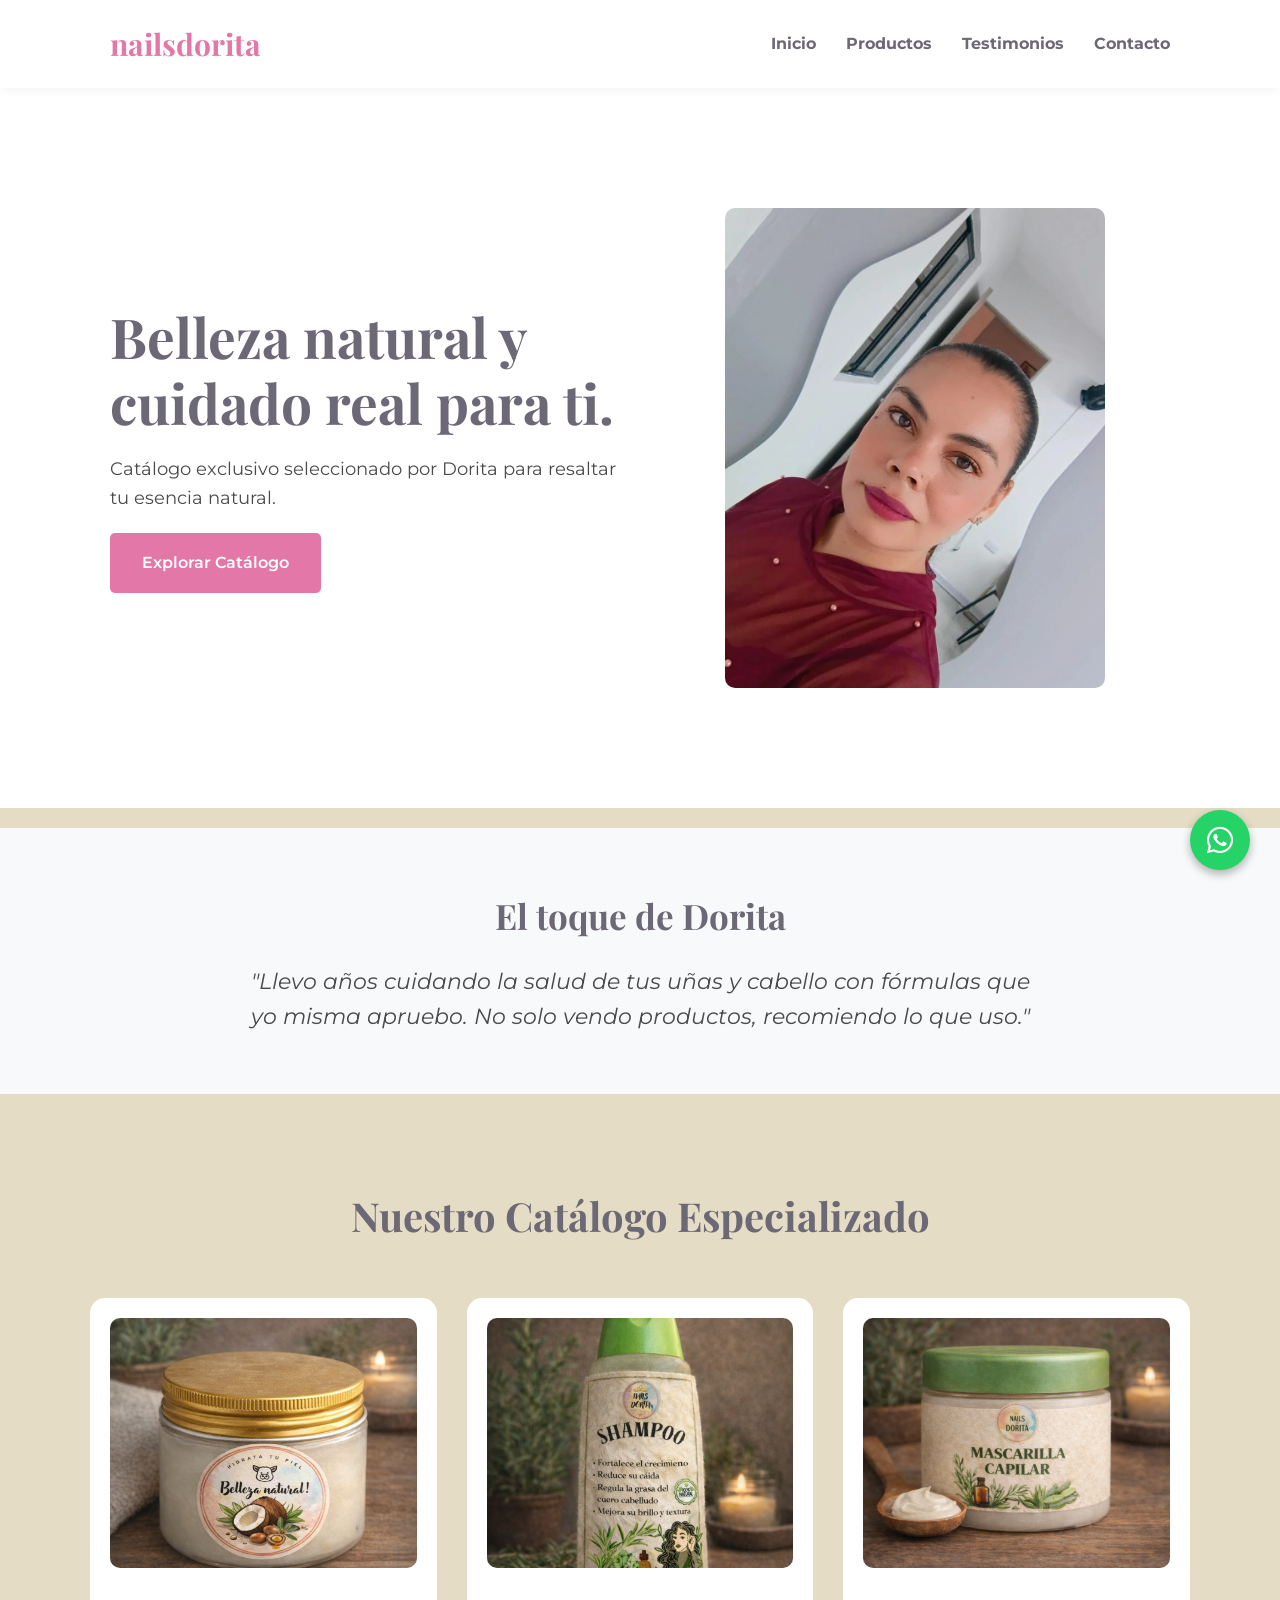
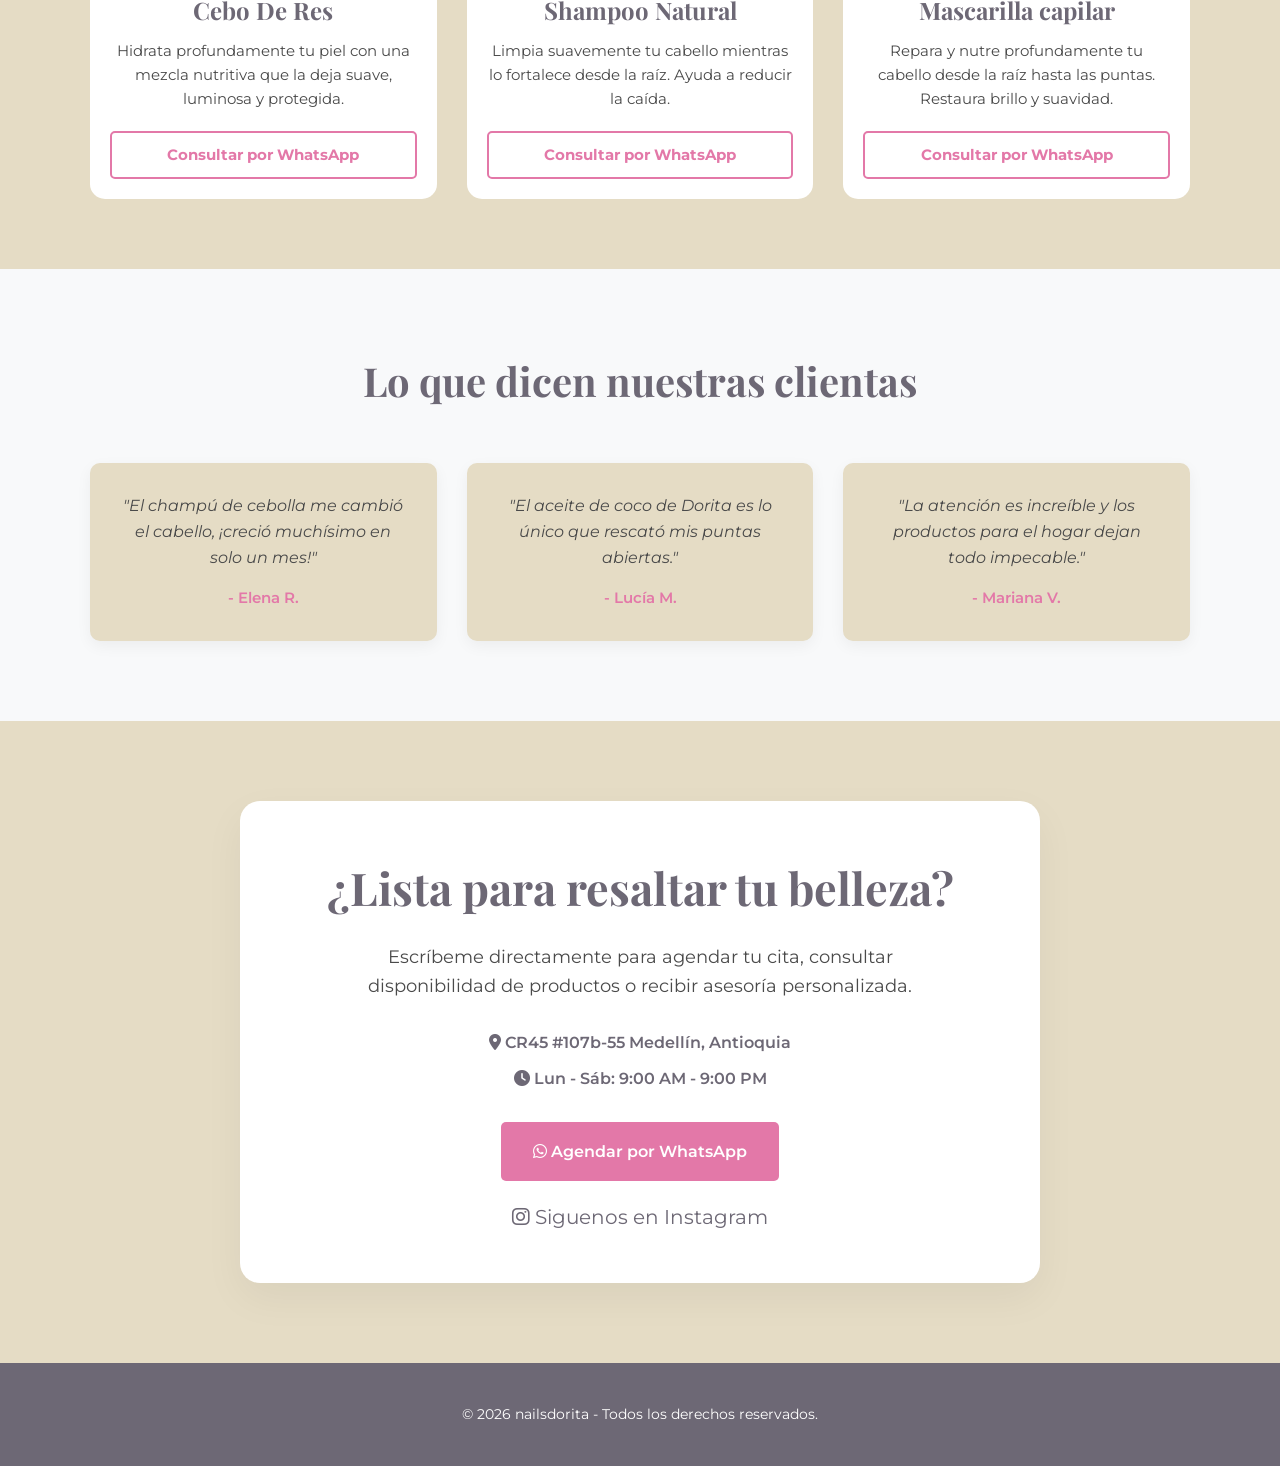
==== index.html @ 5052f8de "Mi primer subida de nailsdorita" ====
<!DOCTYPE html>
<html lang="es">
<head>
    <meta charset="UTF-8">
    <meta name="viewport" content="width=device-width, initial-scale=1.0">
    <title>Nails Dorita | Cuidado Natural & Lujo</title>
    <link href="https://fonts.googleapis.com/css2?family=Playfair+Display:ital,wght@0,400;0,700;1,400&family=Montserrat:wght@300;400;600&display=swap" rel="stylesheet">
    <link rel="stylesheet" href="https://cdnjs.cloudflare.com/ajax/libs/font-awesome/6.0.0/css/all.min.css">
    <link rel="stylesheet" href="style.css">
</head>
<body>

    <a href="https://wa.me/573126147597" class="boton-whatsapp" target="_blank">
        <i class="fab fa-whatsapp"></i>
    </a>

    <header>
        <div class="barra-navegacion">
            <div class="logotipo">nailsdorita</div>
            <nav>
                <ul>
                    <li><a href="#inicio">Inicio</a></li>
                    <li><a href="#productos">Productos</a></li>
                    <li><a href="#testimonios">Testimonios</a></li>
                    <li><a href="#contacto">Contacto</a></li>
                </ul>
            </nav>
        </div>
    </header>

    <main>
        <section id="inicio" class="portada">
            <div class="contenido-portada">
                <div class="texto-portada">
                    <h1>Belleza natural y cuidado real para ti.</h1>
                    <p>Catálogo exclusivo seleccionado por Dorita para resaltar tu esencia natural.</p>
                    <a href="#productos" class="boton-rosado">Explorar Catálogo</a>
                </div>
                <div class="foto-portada">
                    <img src="FotoDorita.jpeg" alt="Dorita">
                </div>
            </div>
        </section>

        <section class="acerca-de">
            <div class="margenes-pagina">
                <h2>El toque de Dorita</h2>
                <p>"Llevo años cuidando la salud de tus uñas y cabello con fórmulas que yo misma apruebo. No solo vendo productos, recomiendo lo que uso."</p>
            </div>
        </section>

        <section id="productos" class="seccion-productos">
            <div class="margenes-pagina">
                <h2 class="titulo-principal">Nuestro Catálogo Especializado</h2>
                
                <div class="rejilla-productos">
                    <div class="carta-producto">
                        <div class="marco-foto">
                            <img src="CeboRes.png" alt="Cebo De Res">
                        </div>
                        <h3>Cebo De Res</h3>
                        <p>Hidrata profundamente tu piel con una mezcla nutritiva que la deja suave, luminosa y protegida.</p>
                        <a href="https://wa.me/573126147597?text=Hola%20Dorita,%20me%20interesa%20la%20Cebo%20de%20Res" target="_blank" class="boton-linea-rosada">Consultar por WhatsApp</a>
                    </div>

                    <div class="carta-producto">
                        <div class="marco-foto">
                            <img src="ChampúNatural.png" alt="Shampoo Natural">
                        </div>
                        <h3>Shampoo Natural</h3>
                        <p>Limpia suavemente tu cabello mientras lo fortalece desde la raíz. Ayuda a reducir la caída.</p>
                        <a href="https://wa.me/573126147597?text=Hola%20Dorita,%20me%20interesa%20el%20Shampoo%20Natural" target="_blank" class="boton-linea-rosada">Consultar por WhatsApp</a>
                    </div>

                    <div class="carta-producto">
                        <div class="marco-foto">
                            <img src="MascarillaCapilar.png" alt="Mascarilla Capilar">
                        </div>
                        <h3>Mascarilla capilar</h3>
                        <p>Repara y nutre profundamente tu cabello desde la raíz hasta las puntas. Restaura brillo y suavidad.</p>
                        <a href="https://wa.me/573126147597?text=Hola%20Dorita,%20me%20interesa%20la%20Mascarilla%20Capilar" target="_blank" class="boton-linea-rosada">Consultar por WhatsApp</a>
                    </div>
                </div>
            </div>
        </section>

        <section id="testimonios" class="seccion-testimonios">
            <div class="margenes-pagina">
                <h2 class="titulo-principal">Lo que dicen nuestras clientas</h2>
                <div class="rejilla-testimonios">
                    <div class="carta-testimonio">
                        <p>"El champú de cebolla me cambió el cabello, ¡creció muchísimo en solo un mes!"</p>
                        <span>- Elena R.</span>
                    </div>
                    <div class="carta-testimonio">
                        <p>"El aceite de coco de Dorita es lo único que rescató mis puntas abiertas."</p>
                        <span>- Lucía M.</span>
                    </div>
                    <div class="carta-testimonio">
                        <p>"La atención es increíble y los productos para el hogar dejan todo impecable."</p>
                        <span>- Mariana V.</span>
                    </div>
                </div>
            </div>
        </section>

        <section id="contacto" class="seccion-contacto">
            <div class="margenes-pagina">
                <div class="banner-contacto">
                    <h2>¿Lista para resaltar tu belleza?</h2>
                    <p>Escríbeme directamente para agendar tu cita, consultar disponibilidad de productos o recibir asesoría personalizada.</p>
                    
                    <div class="info-adicional">
                        <p><i class="fas fa-map-marker-alt"></i> CR45 #107b-55 Medellín, Antioquia</p>
                        <p><i class="fas fa-clock"></i> Lun - Sáb: 9:00 AM - 9:00 PM</p>
                    </div>

                    <a href="https://wa.me/573126147597" target="_blank" class="boton-rosado">
                        <i class="fab fa-whatsapp"></i> Agendar por WhatsApp
                    </a>

                    <div class="redes-sociales-banner">
                        <a href="https://www.instagram.com/nailsdorita_05/" target="_blank"><i class="fab fa-instagram"></i> Siguenos en Instagram</a>
                    </div>
                </div>
            </div>
        </section>
    </main>

    <footer>
        <p>&copy; 2026 nailsdorita - Todos los derechos reservados.</p>
    </footer>

</body>
</html>
---- style.css ----
/* CONFIGURACIÓN INICIAL */
* {
    margin: 0;
    padding: 0;
    box-sizing: border-box;
    transition: 0.3s;
}

html {
    scroll-behavior: smooth;
    font-size: 62.5%; 
}

body {
    font-family: 'Montserrat', sans-serif;
    background-color: #E5DCC5;
    color: #4A4A4A;
    line-height: 1.6;
    font-size: 1.6rem; 
}

h1, h2, h3 {
    font-family: 'Playfair Display', serif;
    color: #6D6875;
}

/* MARGENES GLOBALES */
.margenes-pagina {
    max-width: 110rem;
    margin: 0 auto;
}

/* ENCABEZADO Y NAVEGACIÓN */
header {
    background: white;
    padding: 2rem 0;
    position: sticky;
    top: 0;
    z-index: 999;
    box-shadow: 0 0.2rem 1rem rgba(0,0,0,0.05);
}

.barra-navegacion {
    display: flex;
    justify-content: space-between;
    align-items: center;
    max-width: 110rem;
    margin: 0 auto;
    padding: 0 2rem;
}

.logotipo {
    font-family: 'Playfair Display', serif;
    font-size: 3rem;
    font-weight: bold;
    color: #e378a8;
}

nav ul {
    display: flex;
    list-style: none;
}

nav ul li a {
    text-decoration: none;
    color: #6D6875;
    margin-left: 3rem;
    font-weight: 700;
    font-size: 1.6rem;
}

nav ul li a:hover {
    color: #e378a8;
}

/* SECCIÓN PORTADA (INICIO) */
.portada {
    min-height: 80vh;
    display: flex;
    align-items: center;
    background: white;
}

.contenido-portada {
    display: flex;
    align-items: center;
    justify-content: space-between;
    max-width: 110rem; 
    margin: 0 auto;
    padding: 4rem 2rem;
    gap: 4rem;
}

.texto-portada {
    flex: 1;
}

.texto-portada h1 {
    font-size: 5.5rem; 
    margin-bottom: 2rem;
    line-height: 1.2;
}

.texto-portada p {
    font-size: 1.8rem;
}

.foto-portada {
    flex: 1;
    display: flex;
    justify-content: center;
}

.foto-portada img {
    width: 100%;
    max-width: 38rem;
    height: 48rem;
    border-radius: 1rem;
    object-fit: cover;
}

/* BOTONES PRINCIPALES */
.boton-rosado {
    display: inline-block;
    padding: 1.5rem 3rem;
    background: #e378a8;
    color: white;
    text-decoration: none;
    border-radius: 0.5rem;
    margin-top: 2rem;
    cursor: pointer;
    font-family: 'Montserrat', sans-serif;
    font-weight: 600;
    font-size: 1.6rem;
    border: 0.2rem solid transparent; 
}

.boton-rosado:hover {
    color: #e378a8;
    background: white;
    border: 0.2rem solid #e378a8;
    transform: translateY(-0.3rem);
}

/* SECCIÓN ACERCA DE MÍ */
.acerca-de {
    padding: 6rem 0;
    text-align: center;
    background-color: #F8F9FA;
    margin: 2rem 0;
}
.acerca-de h2 {
    font-size: 3.5rem;
    margin-bottom: 2rem;
}
.acerca-de p {
    font-size: 2.2rem;
    font-style: italic;
    max-width: 80rem;
    margin: 0 auto;
}

/* SECCIÓN PRODUCTOS */
.seccion-productos {
    padding: 7rem 0;
}

.titulo-principal {
    text-align: center;
    font-size: 4rem;
    margin-bottom: 5rem;
}

.rejilla-productos {
    display: flex;       
    flex-wrap: wrap;     
    gap: 3rem;           
    justify-content: center; 
}

.carta-producto {
    background: white; 
    padding: 2rem;
    border-radius: 1.5rem;
    text-align: center;
    flex: 1 1 30rem; 
    max-width: 35rem;  
}

.carta-producto h3 {
    font-size: 2.4rem;
    margin-bottom: 1rem;
}

.carta-producto p {
    font-size: 1.5rem;
}

.carta-producto:hover {
    transform: translateY(-1rem);
    box-shadow: 0 1rem 2rem rgba(0,0,0,0.1);
}

.marco-foto img {
    width: 100%;
    height: 25rem;
    object-fit: cover;
    border-radius: 1rem;
    margin-bottom: 1.5rem;
}

/* BOTONES SECUNDARIOS */
.boton-linea-rosada {
    display: block;
    margin-top: 2rem;
    color: #e378a8;
    text-decoration: none;
    font-weight: bold;
    font-size: 1.5rem;
    border: 0.2rem solid #e378a8;
    padding: 1rem;
    border-radius: 0.5rem;
    background: transparent;
}

.boton-linea-rosada:hover {
    background: #e378a8;
    color: white;
}

/* SECCIÓN TESTIMONIOS */
.seccion-testimonios {
    padding: 8rem 0;
    background-color: #F8F9FA;
}

.rejilla-testimonios {
    display: flex;       
    flex-wrap: wrap;     
    gap: 3rem;           
    justify-content: center; 
}

.carta-testimonio {
    background: #E5DCC5;
    padding: 3rem;
    border-radius: 1rem;
    box-shadow: 0 0.5rem 1.5rem rgba(0,0,0,0.05);
    text-align: center;
    flex: 1 1 30rem; 
    max-width: 40rem; 
}

.carta-testimonio p {
    font-style: italic;
    margin-bottom: 1.5rem;
    font-size: 1.6rem;
}

.carta-testimonio span {
    font-weight: 600;
    color: #e378a8;
    font-size: 1.5rem;
}

/* SECCIÓN CONTACTO (BANNER) */
.seccion-contacto {
    padding: 8rem 0;
    background-color: #E5DCC5;
    text-align: center;
}

.banner-contacto {
    background: white;
    padding: 5rem 3rem;
    border-radius: 2rem;
    max-width: 80rem;
    margin: 0 auto;
    box-shadow: 0 1.5rem 4rem rgba(0,0,0,0.05);
}

.banner-contacto:hover {
    transform: translateY(-0.5rem);
    box-shadow: 0 2rem 5rem rgba(0,0,0,0.1);
}

.banner-contacto:hover h2 {
    color: #e378a8;
}

.banner-contacto h2 {
    font-size: 4.5rem;
    margin-bottom: 2rem;
}

.banner-contacto p {
    font-size: 1.8rem;
    max-width: 60rem;
    margin: 0 auto 3rem;
}

.info-adicional p {
    font-size: 1.6rem;
    margin-bottom: 1rem;
    color: #6D6875;
    font-weight: 600;
}

.redes-sociales-banner a {
    text-decoration: none;
    color: #6D6875;
    font-size: 2rem;
    display: inline-block;
    margin-top: 2rem; 
}

.redes-sociales-banner a:hover {
    color: #e378a8;
}

/* BOTÓN FLOTANTE WHATSAPP */
.boton-whatsapp {
    position: fixed;
    bottom: 3rem;
    right: 3rem;
    background: #25d366;
    color: white;
    width: 6rem;
    height: 6rem;
    border-radius: 50%;
    display: flex;
    justify-content: center;
    align-items: center;
    font-size: 3rem;
    z-index: 1000;
    box-shadow: 0 0.4rem 1rem rgba(0,0,0,0.3);
    text-decoration: none;
}

/* PIE DE PÁGINA */
footer {
    text-align: center;
    padding: 4rem;
    background: #6D6875;
    color: white;
    font-size: 1.4rem;
}

/* --- MODO RESPONSIVE (CELULARES) --- */
@media (max-width: 768px) {
    html {
        font-size: 55%; 
    }

    .barra-navegacion {
        flex-direction: column;
        gap: 1.5rem;
    }
    
    nav ul {
        flex-wrap: wrap;
        justify-content: center;
        gap: 1.5rem;
    }

    nav ul li a {
        margin-left: 0;
    }

    .contenido-portada {
        flex-direction: column-reverse;
        text-align: center;
        gap: 2rem;
    }

    .texto-portada h1 {
        font-size: 3.8rem;
    }

    .banner-contacto h2 {
        font-size: 3.2rem;
    }
}
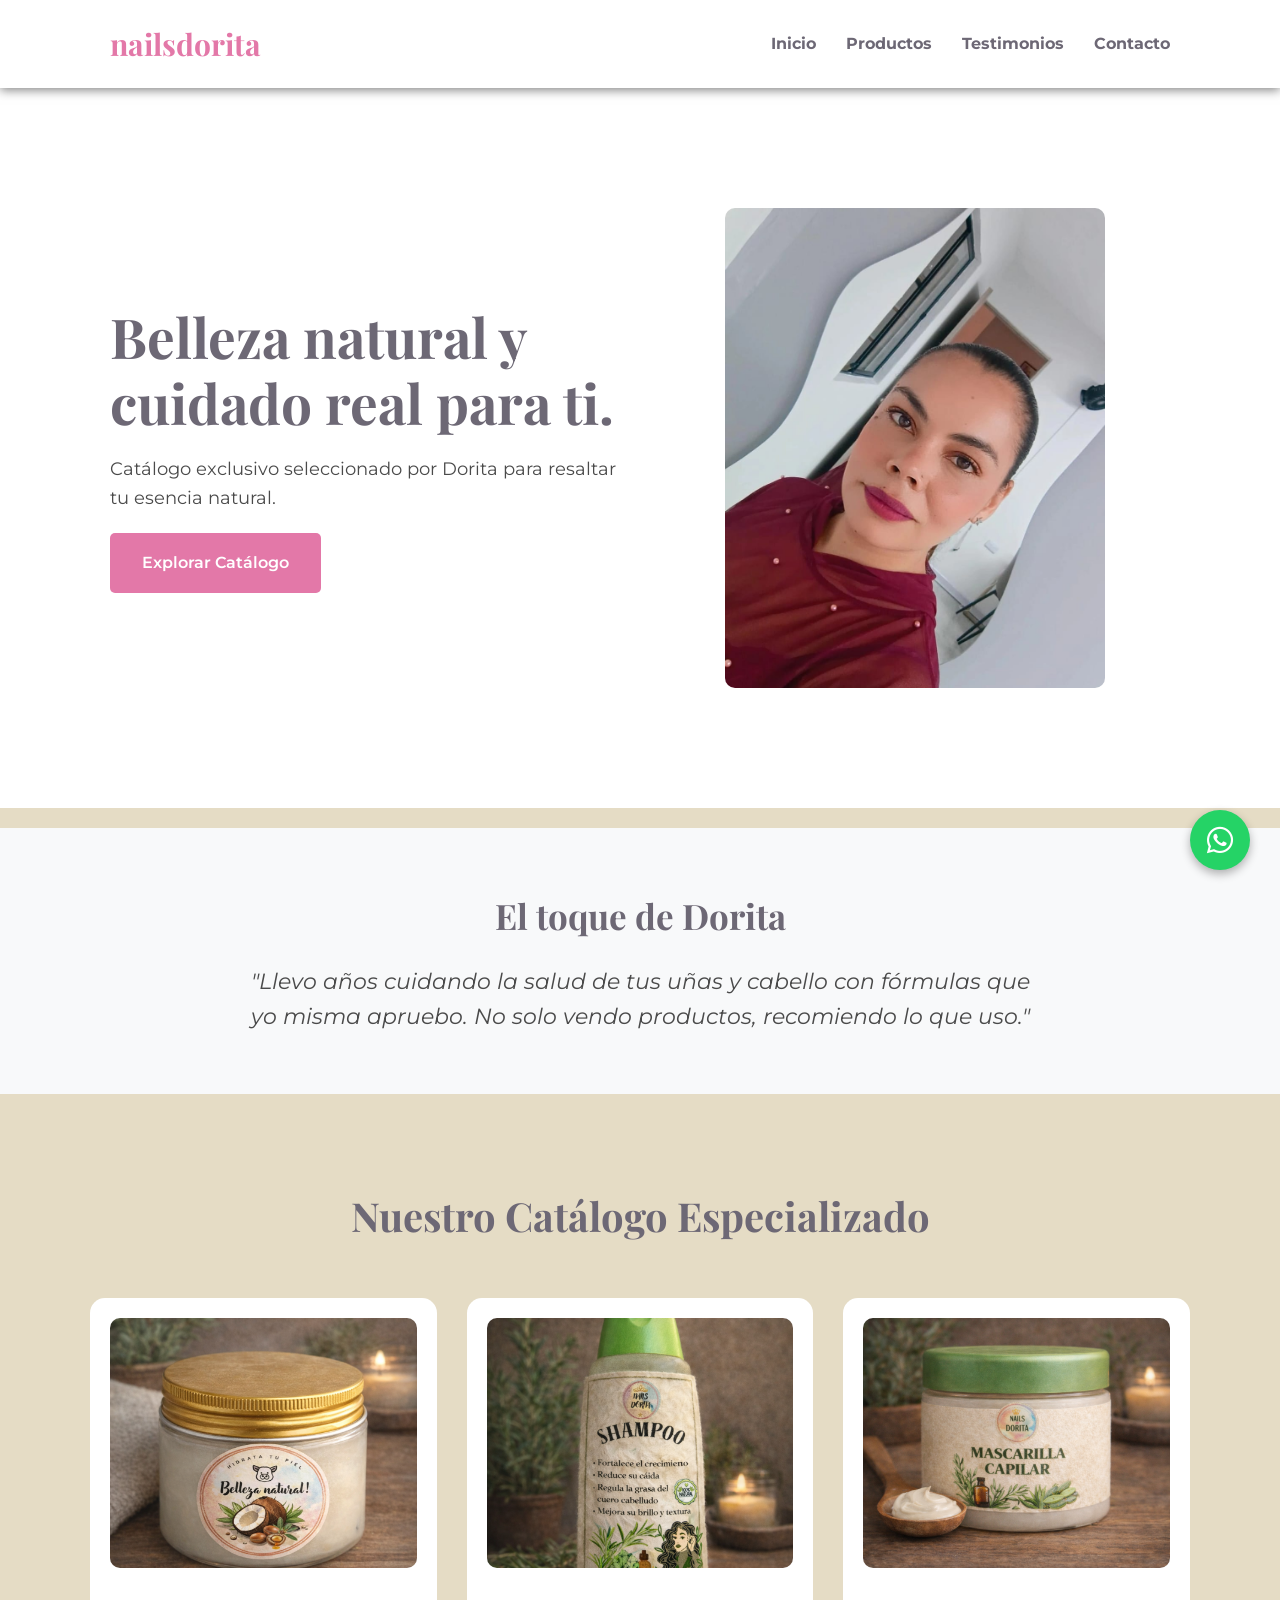
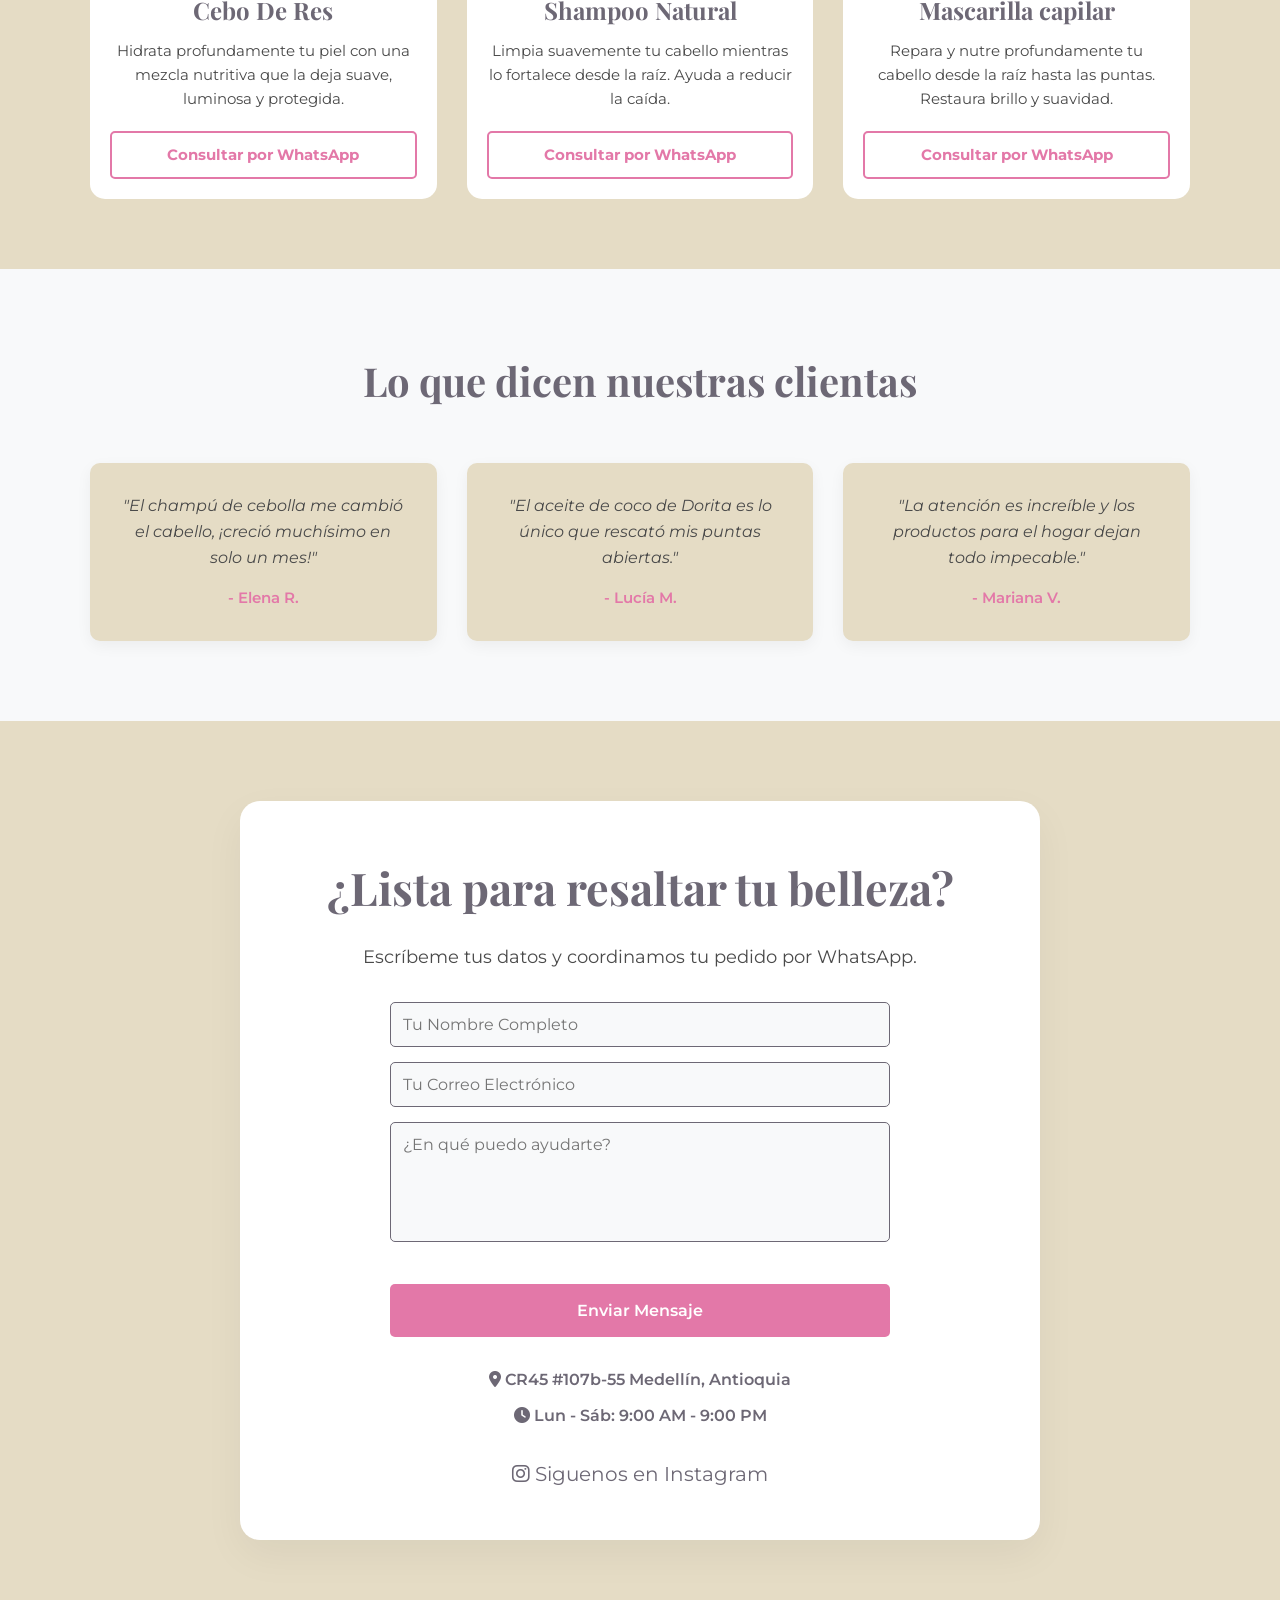
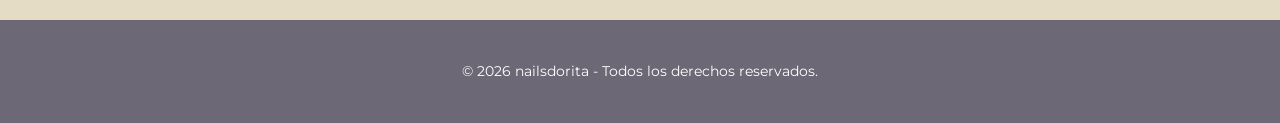
==== commit a43f88ca: "Actualizacion:Se agrego un formulario la barra de hambuguesa para tener mas cositas en la pagina" ====
--- a/index.html
+++ b/index.html
@@ -10,16 +10,22 @@
 </head>
 <body>
 
-    <a href="https://wa.me/573126147597" class="boton-whatsapp" target="_blank">
+    <a href="https://wa.me/573017746392" class="boton-whatsapp" target="_blank">
         <i class="fab fa-whatsapp"></i>
     </a>
 
     <header>
         <div class="barra-navegacion">
             <div class="logotipo">nailsdorita</div>
-            <nav>
+            <nav class="navegacion">
+                <input type="checkbox" id="check-menu">
+                <label for="check-menu" class="menu-toggle">
+                    <span></span>
+                    <span></span>
+                    <span></span>
+                </label>
                 <ul>
-                    <li><a href="#inicio">Inicio</a></li>
+                    <li><a href="index.html">Inicio</a></li>
                     <li><a href="#productos">Productos</a></li>
                     <li><a href="#testimonios">Testimonios</a></li>
                     <li><a href="#contacto">Contacto</a></li>
@@ -60,7 +66,7 @@
                         </div>
                         <h3>Cebo De Res</h3>
                         <p>Hidrata profundamente tu piel con una mezcla nutritiva que la deja suave, luminosa y protegida.</p>
-                        <a href="https://wa.me/573126147597?text=Hola%20Dorita,%20me%20interesa%20la%20Cebo%20de%20Res" target="_blank" class="boton-linea-rosada">Consultar por WhatsApp</a>
+                        <a href="https://wa.me/573017746392?text=Hola%20Dorita,%20me%20interesa%20la%20Cebo%20de%20Res" target="_blank" class="boton-linea-rosada">Consultar por WhatsApp</a>
                     </div>
 
                     <div class="carta-producto">
@@ -69,7 +75,7 @@
                         </div>
                         <h3>Shampoo Natural</h3>
                         <p>Limpia suavemente tu cabello mientras lo fortalece desde la raíz. Ayuda a reducir la caída.</p>
-                        <a href="https://wa.me/573126147597?text=Hola%20Dorita,%20me%20interesa%20el%20Shampoo%20Natural" target="_blank" class="boton-linea-rosada">Consultar por WhatsApp</a>
+                        <a href="https://wa.me/573017746392?text=Hola%20Dorita,%20me%20interesa%20el%20Shampoo%20Natural" target="_blank" class="boton-linea-rosada">Consultar por WhatsApp</a>
                     </div>
 
                     <div class="carta-producto">
@@ -78,7 +84,7 @@
                         </div>
                         <h3>Mascarilla capilar</h3>
                         <p>Repara y nutre profundamente tu cabello desde la raíz hasta las puntas. Restaura brillo y suavidad.</p>
-                        <a href="https://wa.me/573126147597?text=Hola%20Dorita,%20me%20interesa%20la%20Mascarilla%20Capilar" target="_blank" class="boton-linea-rosada">Consultar por WhatsApp</a>
+                        <a href="https://wa.me/573017746392?text=Hola%20Dorita,%20me%20interesa%20la%20Mascarilla%20Capilar" target="_blank" class="boton-linea-rosada">Consultar por WhatsApp</a>
                     </div>
                 </div>
             </div>
@@ -108,16 +114,25 @@
             <div class="margenes-pagina">
                 <div class="banner-contacto">
                     <h2>¿Lista para resaltar tu belleza?</h2>
-                    <p>Escríbeme directamente para agendar tu cita, consultar disponibilidad de productos o recibir asesoría personalizada.</p>
+                    <p>Escríbeme tus datos y coordinamos tu pedido por WhatsApp.</p>
+                    
+                    <div class="formulario-contacto">
+                        <div class="campo">
+                            <input type="text" id="nombre-cliente" placeholder="Tu Nombre Completo" required>
+                        </div>
+                        <div class="campo">
+                            <input type="email" id="correo-cliente" placeholder="Tu Correo Electrónico" required>
+                        </div>
+                        <div class="campo">
+                            <textarea id="mensaje-cliente" placeholder="¿En qué puedo ayudarte?" required></textarea>
+                        </div>
+                        <button type="button" class="boton-rosado" onclick="enviarWhatsApp()">Enviar Mensaje</button>
+                    </div>
                     
                     <div class="info-adicional">
                         <p><i class="fas fa-map-marker-alt"></i> CR45 #107b-55 Medellín, Antioquia</p>
                         <p><i class="fas fa-clock"></i> Lun - Sáb: 9:00 AM - 9:00 PM</p>
                     </div>
-
-                    <a href="https://wa.me/573126147597" target="_blank" class="boton-rosado">
-                        <i class="fab fa-whatsapp"></i> Agendar por WhatsApp
-                    </a>
 
                     <div class="redes-sociales-banner">
                         <a href="https://www.instagram.com/nailsdorita_05/" target="_blank"><i class="fab fa-instagram"></i> Siguenos en Instagram</a>
@@ -131,5 +146,24 @@
         <p>&copy; 2026 nailsdorita - Todos los derechos reservados.</p>
     </footer>
 
+    <script>
+        function enviarWhatsApp() {
+            const nombre = document.getElementById('nombre-cliente').value;
+            const correo = document.getElementById('correo-cliente').value;
+            const mensaje = document.getElementById('mensaje-cliente').value;
+            const telefono = "573017746392";
+            
+            if (!nombre || !mensaje) {
+                alert("Por favor, ingresa al menos tu nombre y el mensaje.");
+                return;
+            }
+
+            const texto = `Hola Dorita! Mi nombre es ${nombre}. Mi correo es ${correo}. Mi consulta es: ${mensaje}`;
+            const url = `https://wa.me/${telefono}?text=${encodeURIComponent(texto)}`;
+
+            window.open(url, '_blank');
+        }
+    </script>
+
 </body>
 </html>
--- a/style.css
+++ b/style.css
@@ -1,4 +1,3 @@
-/* CONFIGURACIÓN INICIAL */
 * {
     margin: 0;
     padding: 0;
@@ -7,7 +6,6 @@
 }
 
 html {
-    scroll-behavior: smooth;
     font-size: 62.5%; 
 }
 
@@ -24,20 +22,22 @@
     color: #6D6875;
 }
 
-/* MARGENES GLOBALES */
 .margenes-pagina {
     max-width: 110rem;
     margin: 0 auto;
 }
 
-/* ENCABEZADO Y NAVEGACIÓN */
 header {
     background: white;
     padding: 2rem 0;
     position: sticky;
     top: 0;
     z-index: 999;
-    box-shadow: 0 0.2rem 1rem rgba(0,0,0,0.05);
+    box-shadow: 0 0.2rem 1rem rgba(0,0,0,0.5);
+}
+
+header:hover {
+    box-shadow: 0 0.5rem 2rem rgba(0,0,0,0.5);
 }
 
 .barra-navegacion {
@@ -47,6 +47,7 @@
     max-width: 110rem;
     margin: 0 auto;
     padding: 0 2rem;
+    position: relative;
 }
 
 .logotipo {
@@ -54,6 +55,26 @@
     font-size: 3rem;
     font-weight: bold;
     color: #e378a8;
+}
+
+#check-menu {
+    display: none;
+}
+
+.menu-toggle {
+    display: none;
+    flex-direction: column;
+    justify-content: space-between;
+    width: 3rem;
+    height: 2rem;
+    cursor: pointer;
+}
+
+.menu-toggle span {
+    width: 100%;
+    height: 0.3rem;
+    background-color: #e378a8;
+    border-radius: 0.5rem;
 }
 
 nav ul {
@@ -73,7 +94,6 @@
     color: #e378a8;
 }
 
-/* SECCIÓN PORTADA (INICIO) */
 .portada {
     min-height: 80vh;
     display: flex;
@@ -119,7 +139,11 @@
     object-fit: cover;
 }
 
-/* BOTONES PRINCIPALES */
+.foto-portada:hover img {
+    transform: scale(1.02);
+    box-shadow: 0 2rem 5rem rgba(0,0,0,0.5);
+}
+
 .boton-rosado {
     display: inline-block;
     padding: 1.5rem 3rem;
@@ -142,17 +166,18 @@
     transform: translateY(-0.3rem);
 }
 
-/* SECCIÓN ACERCA DE MÍ */
 .acerca-de {
     padding: 6rem 0;
     text-align: center;
     background-color: #F8F9FA;
     margin: 2rem 0;
 }
+
 .acerca-de h2 {
     font-size: 3.5rem;
     margin-bottom: 2rem;
 }
+
 .acerca-de p {
     font-size: 2.2rem;
     font-style: italic;
@@ -160,7 +185,6 @@
     margin: 0 auto;
 }
 
-/* SECCIÓN PRODUCTOS */
 .seccion-productos {
     padding: 7rem 0;
 }
@@ -192,13 +216,17 @@
     margin-bottom: 1rem;
 }
 
+.carta-producto:hover h3 {
+    color: #e378a8;
+}
+
 .carta-producto p {
     font-size: 1.5rem;
 }
 
 .carta-producto:hover {
     transform: translateY(-1rem);
-    box-shadow: 0 1rem 2rem rgba(0,0,0,0.1);
+    box-shadow: 0 1rem 2rem rgba(0,0,0,0.5);
 }
 
 .marco-foto img {
@@ -209,7 +237,6 @@
     margin-bottom: 1.5rem;
 }
 
-/* BOTONES SECUNDARIOS */
 .boton-linea-rosada {
     display: block;
     margin-top: 2rem;
@@ -228,7 +255,6 @@
     color: white;
 }
 
-/* SECCIÓN TESTIMONIOS */
 .seccion-testimonios {
     padding: 8rem 0;
     background-color: #F8F9FA;
@@ -263,7 +289,6 @@
     font-size: 1.5rem;
 }
 
-/* SECCIÓN CONTACTO (BANNER) */
 .seccion-contacto {
     padding: 8rem 0;
     background-color: #E5DCC5;
@@ -281,7 +306,7 @@
 
 .banner-contacto:hover {
     transform: translateY(-0.5rem);
-    box-shadow: 0 2rem 5rem rgba(0,0,0,0.1);
+    box-shadow: 0 2rem 5rem rgba(0,0,0,0.5);
 }
 
 .banner-contacto:hover h2 {
@@ -297,6 +322,35 @@
     font-size: 1.8rem;
     max-width: 60rem;
     margin: 0 auto 3rem;
+}
+
+.formulario-contacto {
+    max-width: 50rem;
+    margin: 2rem auto 3rem;
+    display: flex;
+    flex-direction: column;
+    gap: 1.5rem;
+}
+
+.campo input, .campo textarea {
+    width: 100%;
+    padding: 1.2rem;
+    border: 0.1rem solid #6D6875;
+    border-radius: 0.5rem;
+    font-family: 'Montserrat', sans-serif;
+    font-size: 1.6rem;
+    background: #F8F9FA;
+}
+
+.campo textarea {
+    height: 12rem;
+    resize: none;
+}
+
+.campo input:focus, .campo textarea:focus {
+    outline: none;
+    border-color: #e378a8;
+    background: white;
 }
 
 .info-adicional p {
@@ -318,7 +372,6 @@
     color: #e378a8;
 }
 
-/* BOTÓN FLOTANTE WHATSAPP */
 .boton-whatsapp {
     position: fixed;
     bottom: 3rem;
@@ -337,7 +390,6 @@
     text-decoration: none;
 }
 
-/* PIE DE PÁGINA */
 footer {
     text-align: center;
     padding: 4rem;
@@ -346,25 +398,40 @@
     font-size: 1.4rem;
 }
 
-/* --- MODO RESPONSIVE (CELULARES) --- */
 @media (max-width: 768px) {
     html {
         font-size: 55%; 
     }
 
-    .barra-navegacion {
+    .menu-toggle {
+        display: flex;
+    }
+
+    nav ul {
+        display: none;
         flex-direction: column;
-        gap: 1.5rem;
-    }
-    
-    nav ul {
-        flex-wrap: wrap;
-        justify-content: center;
-        gap: 1.5rem;
+        position: absolute;
+        top: 100%;
+        left: 0;
+        width: 100%;
+        background-color: white;
+        padding: 2rem 0;
+        text-align: center;
+        box-shadow: 0 1rem 1rem rgba(0,0,0,0.05);
+        z-index: 1000;
+    }
+
+    nav ul li {
+        margin: 1.5rem 0;
     }
 
     nav ul li a {
         margin-left: 0;
+        display: block;
+    }
+
+    #check-menu:checked ~ ul {
+        display: flex;
     }
 
     .contenido-portada {
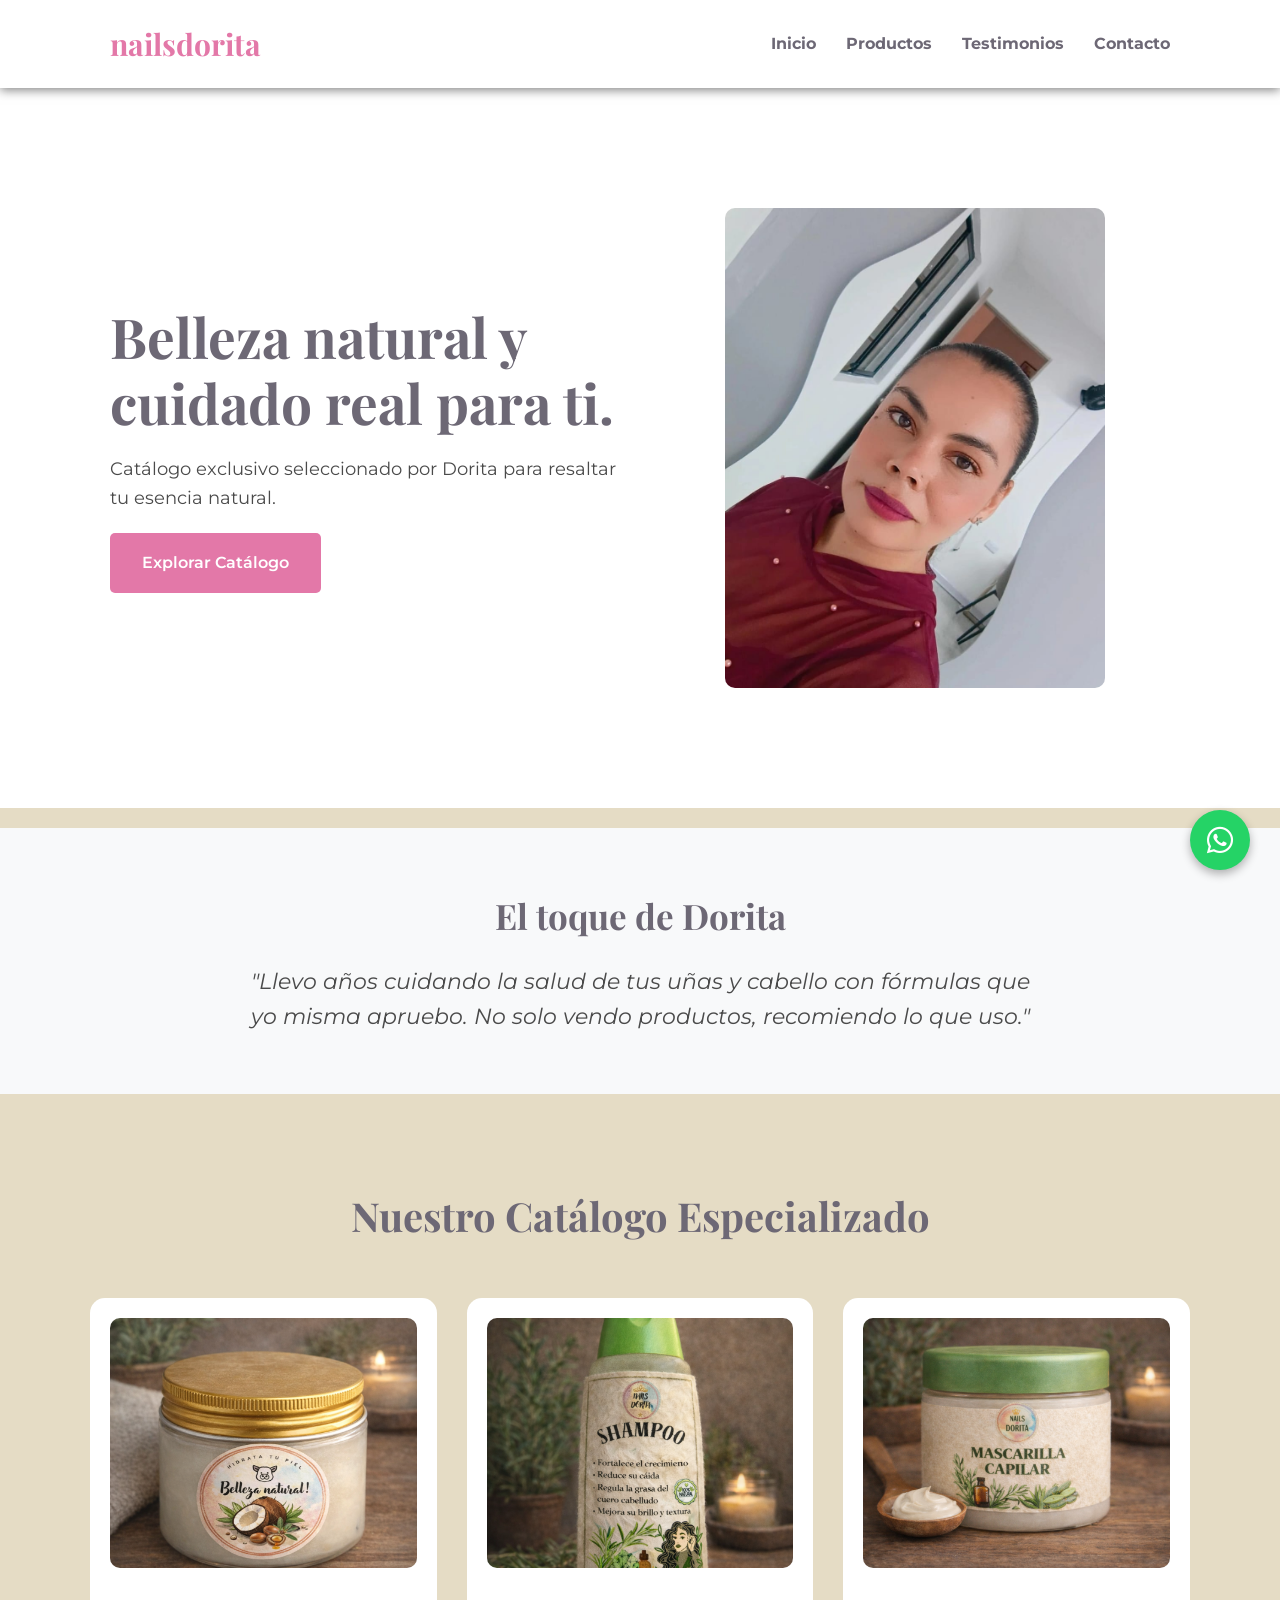
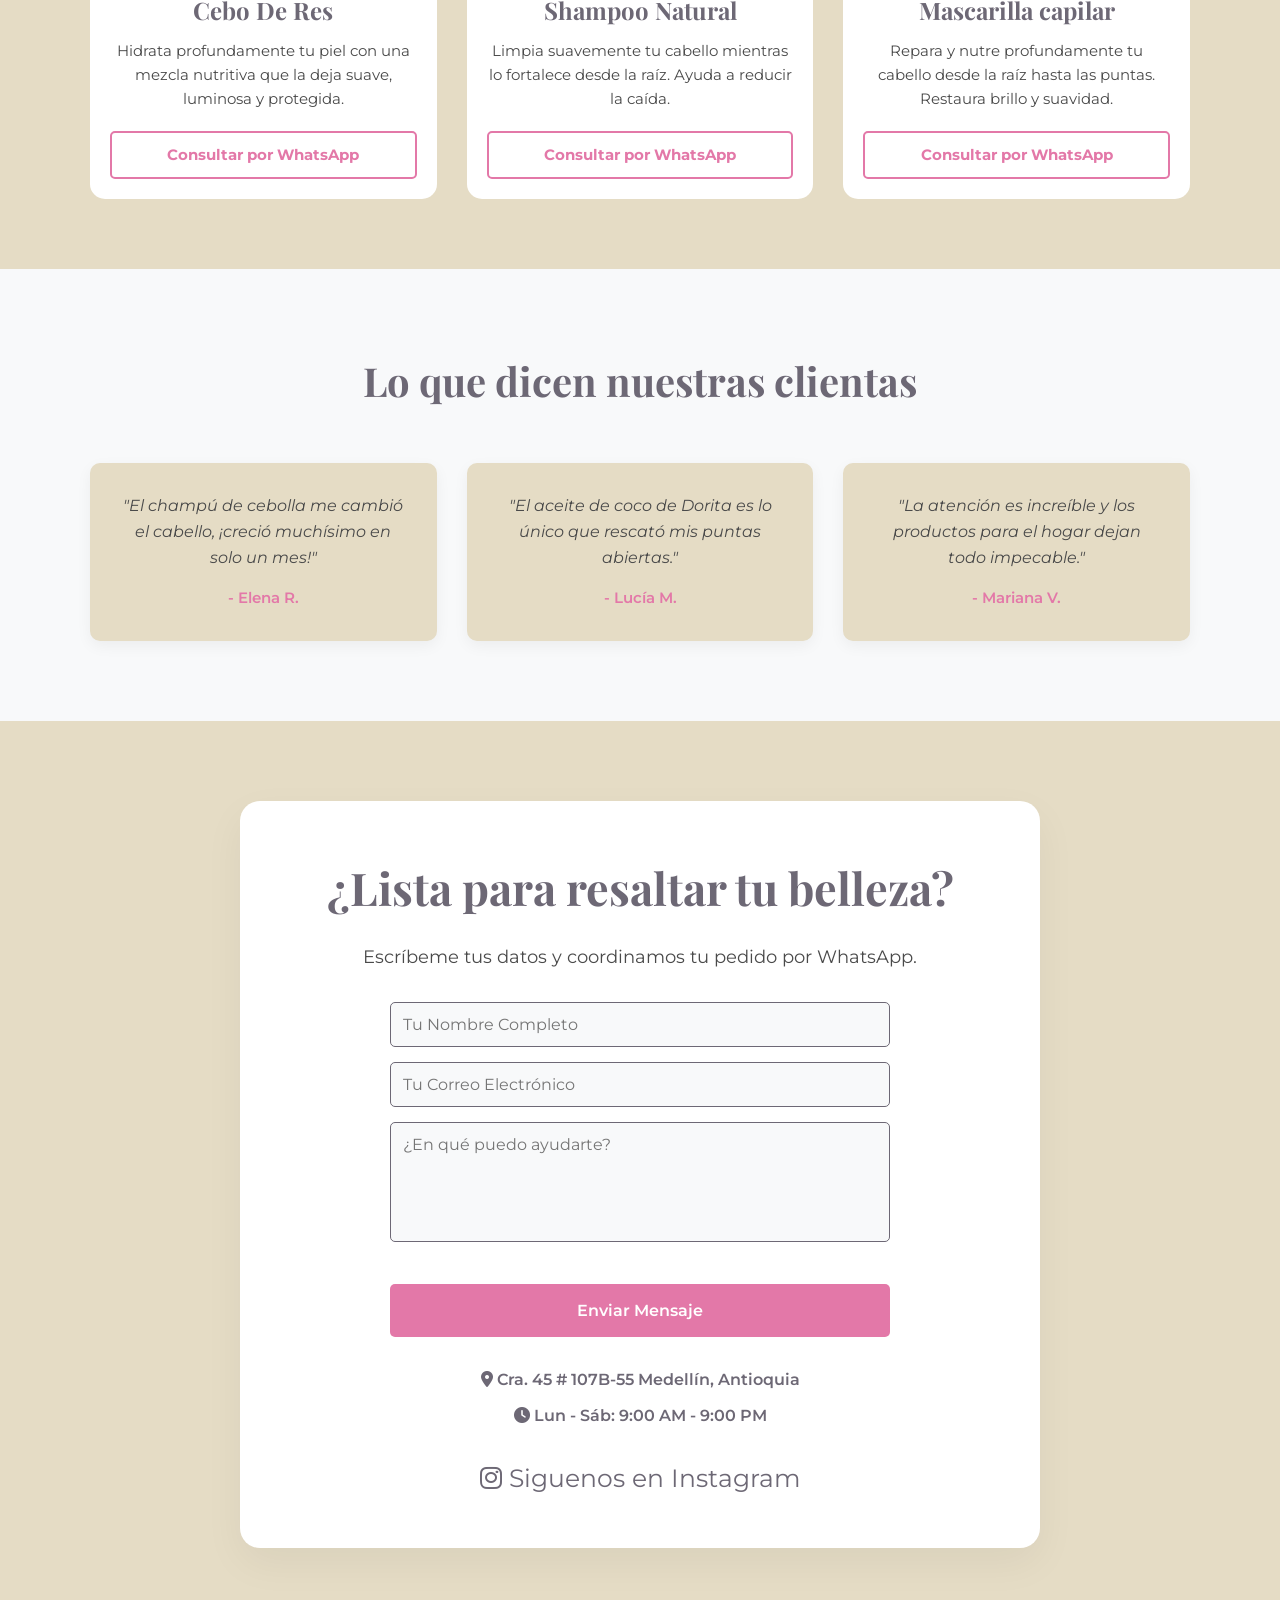
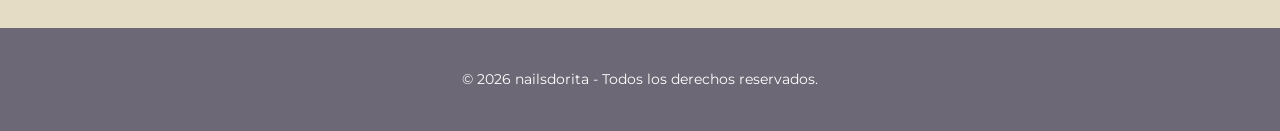
==== commit d5ad96f4: "Acutalizacion: Link para la ubicacion" ====
--- a/index.html
+++ b/index.html
@@ -10,7 +10,7 @@
 </head>
 <body>
 
-    <a href="https://wa.me/573017746392" class="boton-whatsapp" target="_blank">
+    <a href="https://wa.me/573126147597" class="boton-whatsapp" target="_blank">
         <i class="fab fa-whatsapp"></i>
     </a>
 
@@ -66,7 +66,7 @@
                         </div>
                         <h3>Cebo De Res</h3>
                         <p>Hidrata profundamente tu piel con una mezcla nutritiva que la deja suave, luminosa y protegida.</p>
-                        <a href="https://wa.me/573017746392?text=Hola%20Dorita,%20me%20interesa%20la%20Cebo%20de%20Res" target="_blank" class="boton-linea-rosada">Consultar por WhatsApp</a>
+                        <a href="https://wa.me/573126147597?text=Hola%20Dorita,%20me%20interesa%20la%20Cebo%20de%20Res" target="_blank" class="boton-linea-rosada">Consultar por WhatsApp</a>
                     </div>
 
                     <div class="carta-producto">
@@ -75,7 +75,7 @@
                         </div>
                         <h3>Shampoo Natural</h3>
                         <p>Limpia suavemente tu cabello mientras lo fortalece desde la raíz. Ayuda a reducir la caída.</p>
-                        <a href="https://wa.me/573017746392?text=Hola%20Dorita,%20me%20interesa%20el%20Shampoo%20Natural" target="_blank" class="boton-linea-rosada">Consultar por WhatsApp</a>
+                        <a href="https://wa.me/573126147597?text=Hola%20Dorita,%20me%20interesa%20el%20Shampoo%20Natural" target="_blank" class="boton-linea-rosada">Consultar por WhatsApp</a>
                     </div>
 
                     <div class="carta-producto">
@@ -84,7 +84,7 @@
                         </div>
                         <h3>Mascarilla capilar</h3>
                         <p>Repara y nutre profundamente tu cabello desde la raíz hasta las puntas. Restaura brillo y suavidad.</p>
-                        <a href="https://wa.me/573017746392?text=Hola%20Dorita,%20me%20interesa%20la%20Mascarilla%20Capilar" target="_blank" class="boton-linea-rosada">Consultar por WhatsApp</a>
+                        <a href="https://wa.me/573126147597?text=Hola%20Dorita,%20me%20interesa%20la%20Mascarilla%20Capilar" target="_blank" class="boton-linea-rosada">Consultar por WhatsApp</a>
                     </div>
                 </div>
             </div>
@@ -115,7 +115,8 @@
                 <div class="banner-contacto">
                     <h2>¿Lista para resaltar tu belleza?</h2>
                     <p>Escríbeme tus datos y coordinamos tu pedido por WhatsApp.</p>
-                    
+                <form action="">
+
                     <div class="formulario-contacto">
                         <div class="campo">
                             <input type="text" id="nombre-cliente" placeholder="Tu Nombre Completo" required>
@@ -126,12 +127,15 @@
                         <div class="campo">
                             <textarea id="mensaje-cliente" placeholder="¿En qué puedo ayudarte?" required></textarea>
                         </div>
-                        <button type="button" class="boton-rosado" onclick="enviarWhatsApp()">Enviar Mensaje</button>
+                        <button type="submit" class="boton-rosado">Enviar Mensaje</button>
                     </div>
+                </form>
                     
                     <div class="info-adicional">
-                        <p><i class="fas fa-map-marker-alt"></i> CR45 #107b-55 Medellín, Antioquia</p>
-                        <p><i class="fas fa-clock"></i> Lun - Sáb: 9:00 AM - 9:00 PM</p>
+                        <a href="https://www.google.com/maps/place/Cra.+45+%23+107B-55,+Andalucia,+Medell%C3%ADn,+Popular,+Medell%C3%ADn,+Antioquia/@6.296663,-75.5528279,17z/data=!3m1!4b1!4m6!3m5!1s0x8e442f49d1fc0e5f:0x6e187fc43ac864d5!8m2!3d6.296663!4d-75.550253!16s%2Fg%2F11x7gvcnkt?entry=ttu&g_ep=EgoyMDI2MDQwNi4wIKXMDSoASAFQAw%3D%3D" target="_blank">
+                            <p><i class="fas fa-map-marker-alt"></i> Cra. 45 # 107B-55 Medellín, Antioquia</p>
+                        </a>
+                            <p><i class="fas fa-clock"></i> Lun - Sáb: 9:00 AM - 9:00 PM</p>
                     </div>
 
                     <div class="redes-sociales-banner">
@@ -146,24 +150,5 @@
         <p>&copy; 2026 nailsdorita - Todos los derechos reservados.</p>
     </footer>
 
-    <script>
-        function enviarWhatsApp() {
-            const nombre = document.getElementById('nombre-cliente').value;
-            const correo = document.getElementById('correo-cliente').value;
-            const mensaje = document.getElementById('mensaje-cliente').value;
-            const telefono = "573017746392";
-            
-            if (!nombre || !mensaje) {
-                alert("Por favor, ingresa al menos tu nombre y el mensaje.");
-                return;
-            }
-
-            const texto = `Hola Dorita! Mi nombre es ${nombre}. Mi correo es ${correo}. Mi consulta es: ${mensaje}`;
-            const url = `https://wa.me/${telefono}?text=${encodeURIComponent(texto)}`;
-
-            window.open(url, '_blank');
-        }
-    </script>
-
 </body>
 </html>
--- a/style.css
+++ b/style.css
@@ -7,6 +7,7 @@
 
 html {
     font-size: 62.5%; 
+    scroll-behavior: smooth;
 }
 
 body {
@@ -20,6 +21,10 @@
 h1, h2, h3 {
     font-family: 'Playfair Display', serif;
     color: #6D6875;
+}
+
+a {
+    text-decoration: none;
 }
 
 .margenes-pagina {
@@ -83,7 +88,6 @@
 }
 
 nav ul li a {
-    text-decoration: none;
     color: #6D6875;
     margin-left: 3rem;
     font-weight: 700;
@@ -360,10 +364,13 @@
     font-weight: 600;
 }
 
+.info-adicional:hover a p {
+    color: #e378a8;
+}
+
 .redes-sociales-banner a {
-    text-decoration: none;
     color: #6D6875;
-    font-size: 2rem;
+    font-size: 2.5rem;
     display: inline-block;
     margin-top: 2rem; 
 }
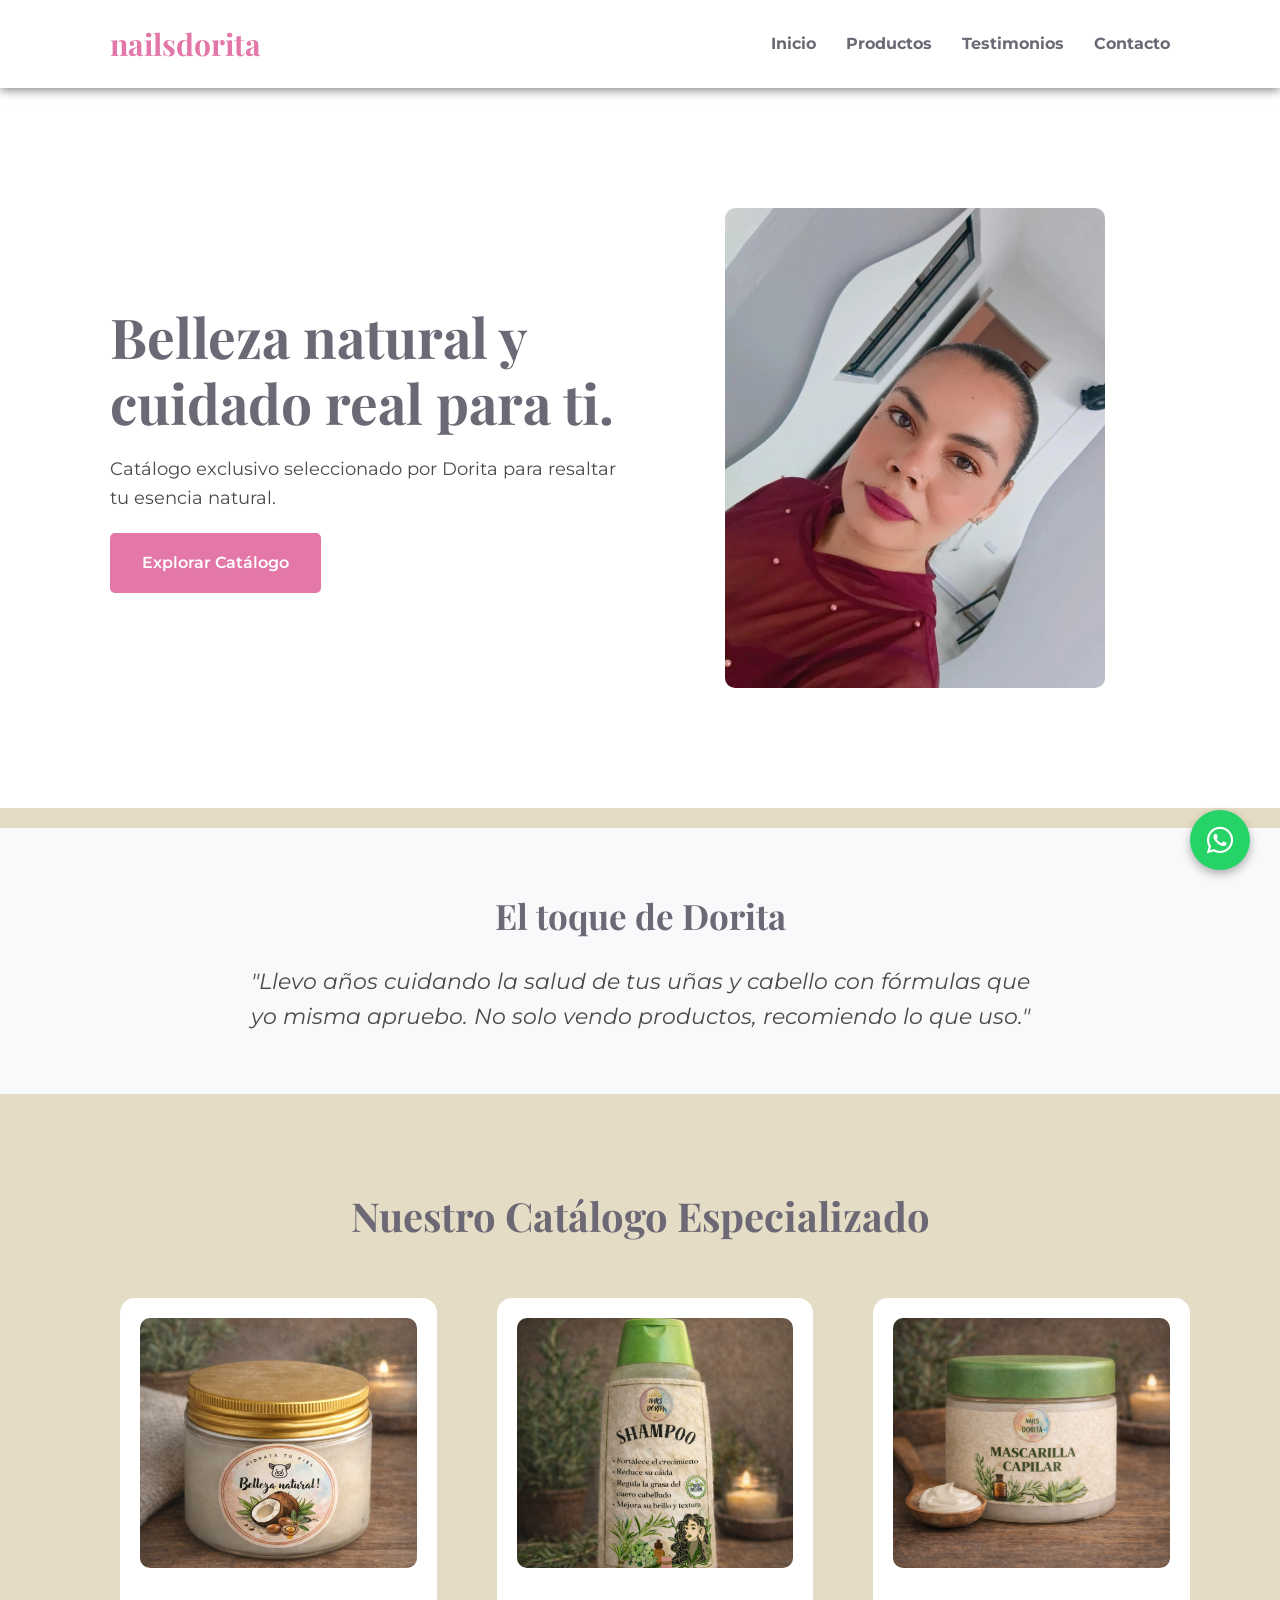
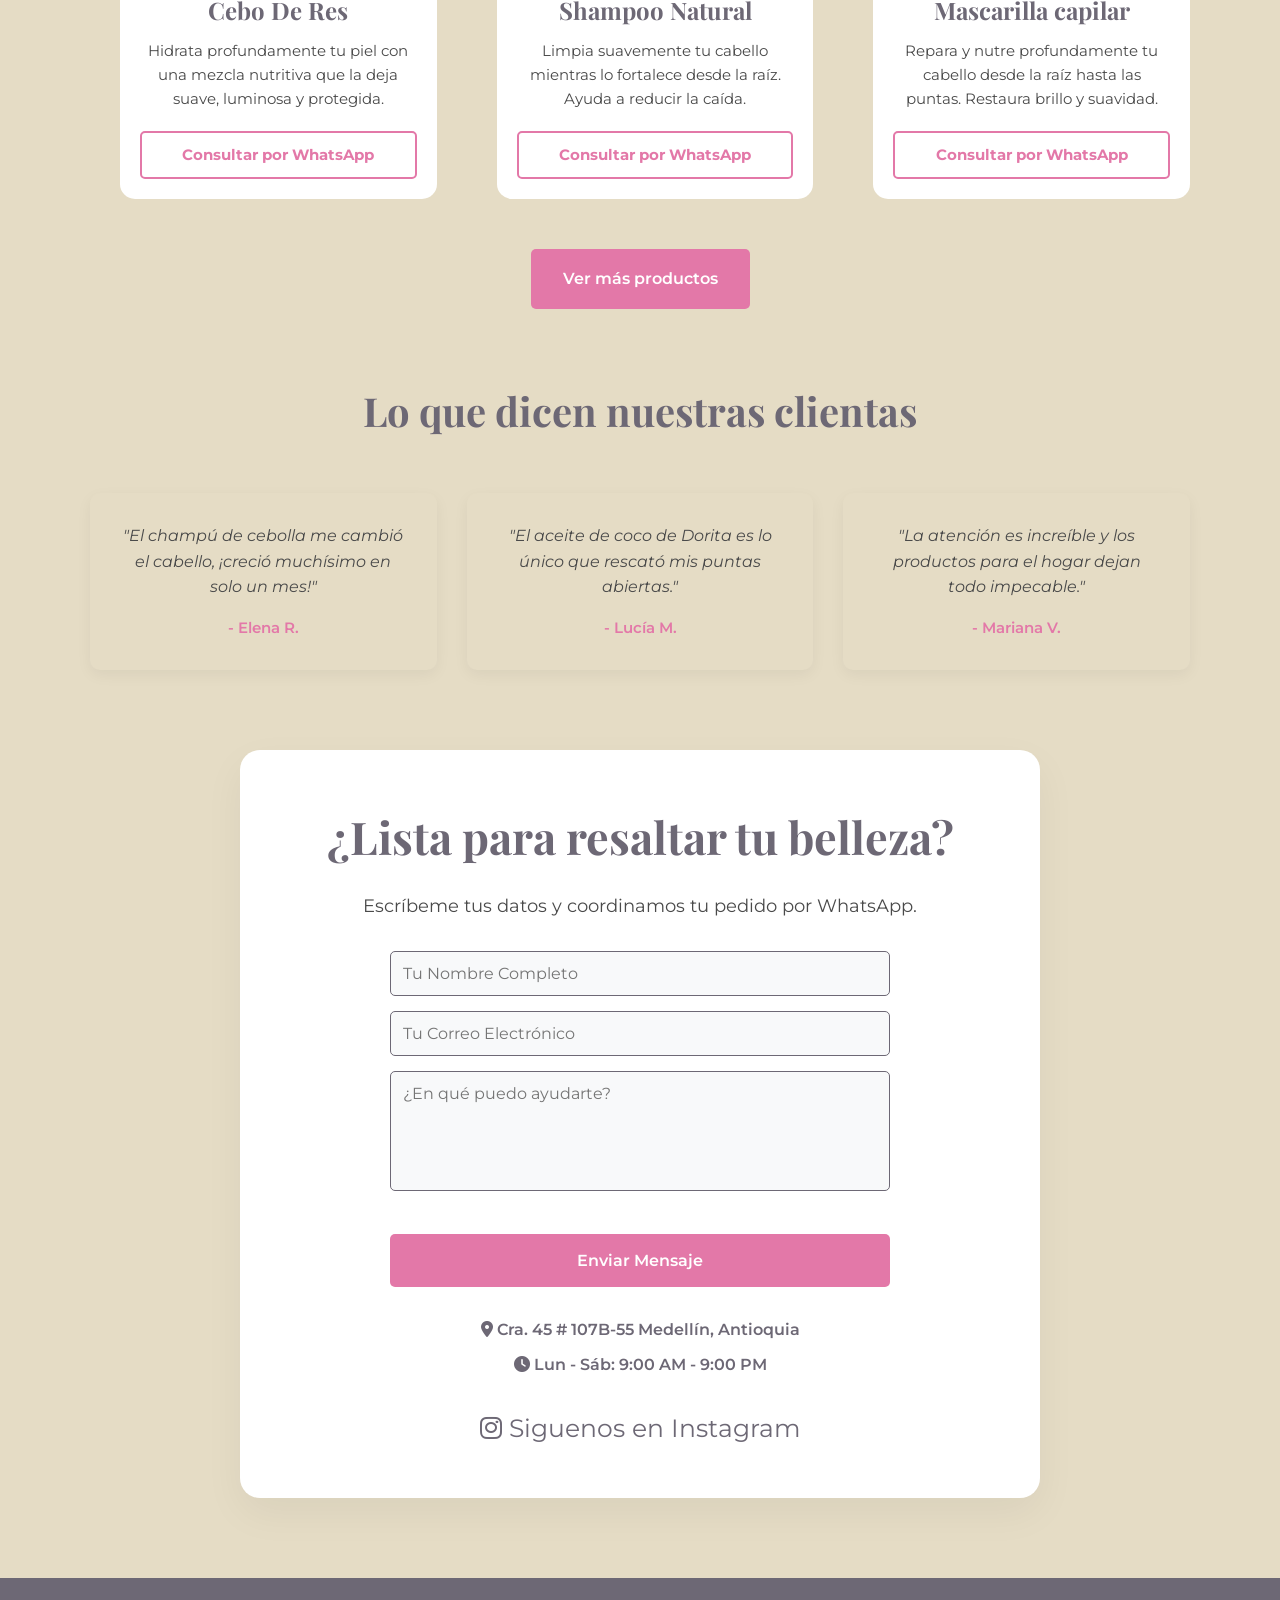
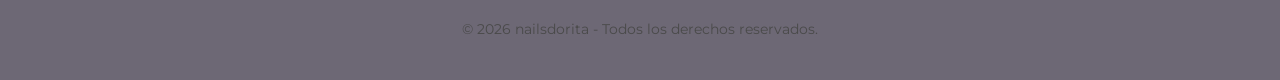
==== commit abb6decc: "Actualizacion: Agrego Mas informacion en los productos" ====
--- a/index.html
+++ b/index.html
@@ -26,7 +26,7 @@
                 </label>
                 <ul>
                     <li><a href="index.html">Inicio</a></li>
-                    <li><a href="#productos">Productos</a></li>
+                    <li><a href="Productos.html">Productos</a></li>
                     <li><a href="#testimonios">Testimonios</a></li>
                     <li><a href="#contacto">Contacto</a></li>
                 </ul>
@@ -60,32 +60,39 @@
                 <h2 class="titulo-principal">Nuestro Catálogo Especializado</h2>
                 
                 <div class="rejilla-productos">
-                    <div class="carta-producto">
+                    <a href="CeboRes.html">
+                        <div class="carta-producto">
                         <div class="marco-foto">
                             <img src="CeboRes.png" alt="Cebo De Res">
                         </div>
                         <h3>Cebo De Res</h3>
                         <p>Hidrata profundamente tu piel con una mezcla nutritiva que la deja suave, luminosa y protegida.</p>
                         <a href="https://wa.me/573126147597?text=Hola%20Dorita,%20me%20interesa%20la%20Cebo%20de%20Res" target="_blank" class="boton-linea-rosada">Consultar por WhatsApp</a>
-                    </div>
+                        </div>
+                    </a>
 
-                    <div class="carta-producto">
-                        <div class="marco-foto">
-                            <img src="ChampúNatural.png" alt="Shampoo Natural">
-                        </div>
-                        <h3>Shampoo Natural</h3>
+                    <a href="shampooNatural.html">
+                        <div class="carta-producto">
+                            <div class="marco-foto">
+                                <img src="ChampúNatural.png" alt="Shampoo Natural">
+                            </div>
+                            <h3>Shampoo Natural</h3>
                         <p>Limpia suavemente tu cabello mientras lo fortalece desde la raíz. Ayuda a reducir la caída.</p>
                         <a href="https://wa.me/573126147597?text=Hola%20Dorita,%20me%20interesa%20el%20Shampoo%20Natural" target="_blank" class="boton-linea-rosada">Consultar por WhatsApp</a>
-                    </div>
+                        </div>
+                    </a>
 
-                    <div class="carta-producto">
-                        <div class="marco-foto">
-                            <img src="MascarillaCapilar.png" alt="Mascarilla Capilar">
+                    <a href="MascarillaCapilar.html">
+                        <div class="carta-producto">
+                            <div class="marco-foto">
+                                <img src="MascarillaCapilar.png" alt="Mascarilla Capilar">
+                            </div>
+                            <h3>Mascarilla capilar</h3>
+                            <p>Repara y nutre profundamente tu cabello desde la raíz hasta las puntas. Restaura brillo y suavidad.</p>
+                            <a href="https://wa.me/573126147597?text=Hola%20Dorita,%20me%20interesa%20la%20Mascarilla%20Capilar" target="_blank" class="boton-linea-rosada">Consultar por WhatsApp</a>
                         </div>
-                        <h3>Mascarilla capilar</h3>
-                        <p>Repara y nutre profundamente tu cabello desde la raíz hasta las puntas. Restaura brillo y suavidad.</p>
-                        <a href="https://wa.me/573126147597?text=Hola%20Dorita,%20me%20interesa%20la%20Mascarilla%20Capilar" target="_blank" class="boton-linea-rosada">Consultar por WhatsApp</a>
-                    </div>
+                    </a>
+                    <a href="Productos.html" class="boton-rosado">Ver más productos</a>
                 </div>
             </div>
         </section>
--- a/style.css
+++ b/style.css
@@ -259,6 +259,8 @@
     color: white;
 }
 
+.car
+
 .seccion-testimonios {
     padding: 8rem 0;
     background-color: #F8F9FA;
@@ -403,6 +405,10 @@
     background: #6D6875;
     color: white;
     font-size: 1.4rem;
+}
+
+p {
+    color: #4A4A4A;
 }
 
 @media (max-width: 768px) {
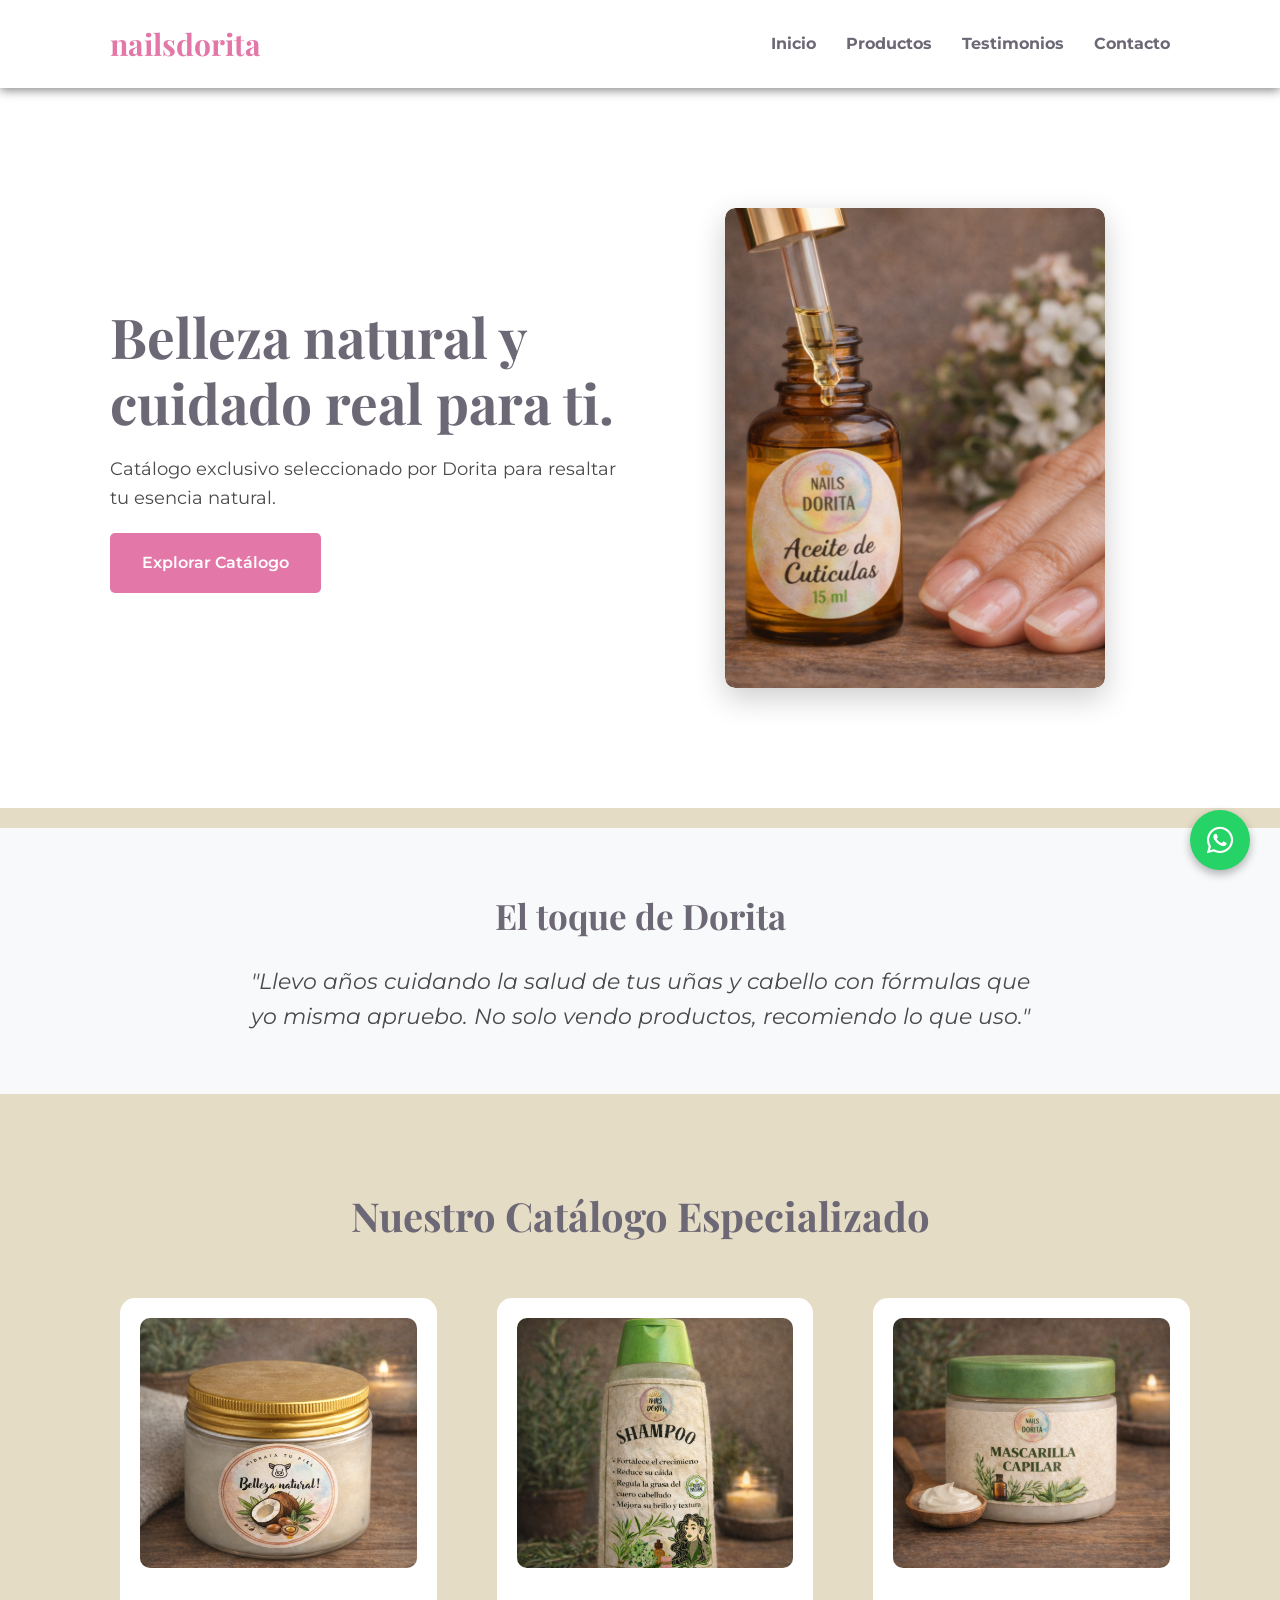
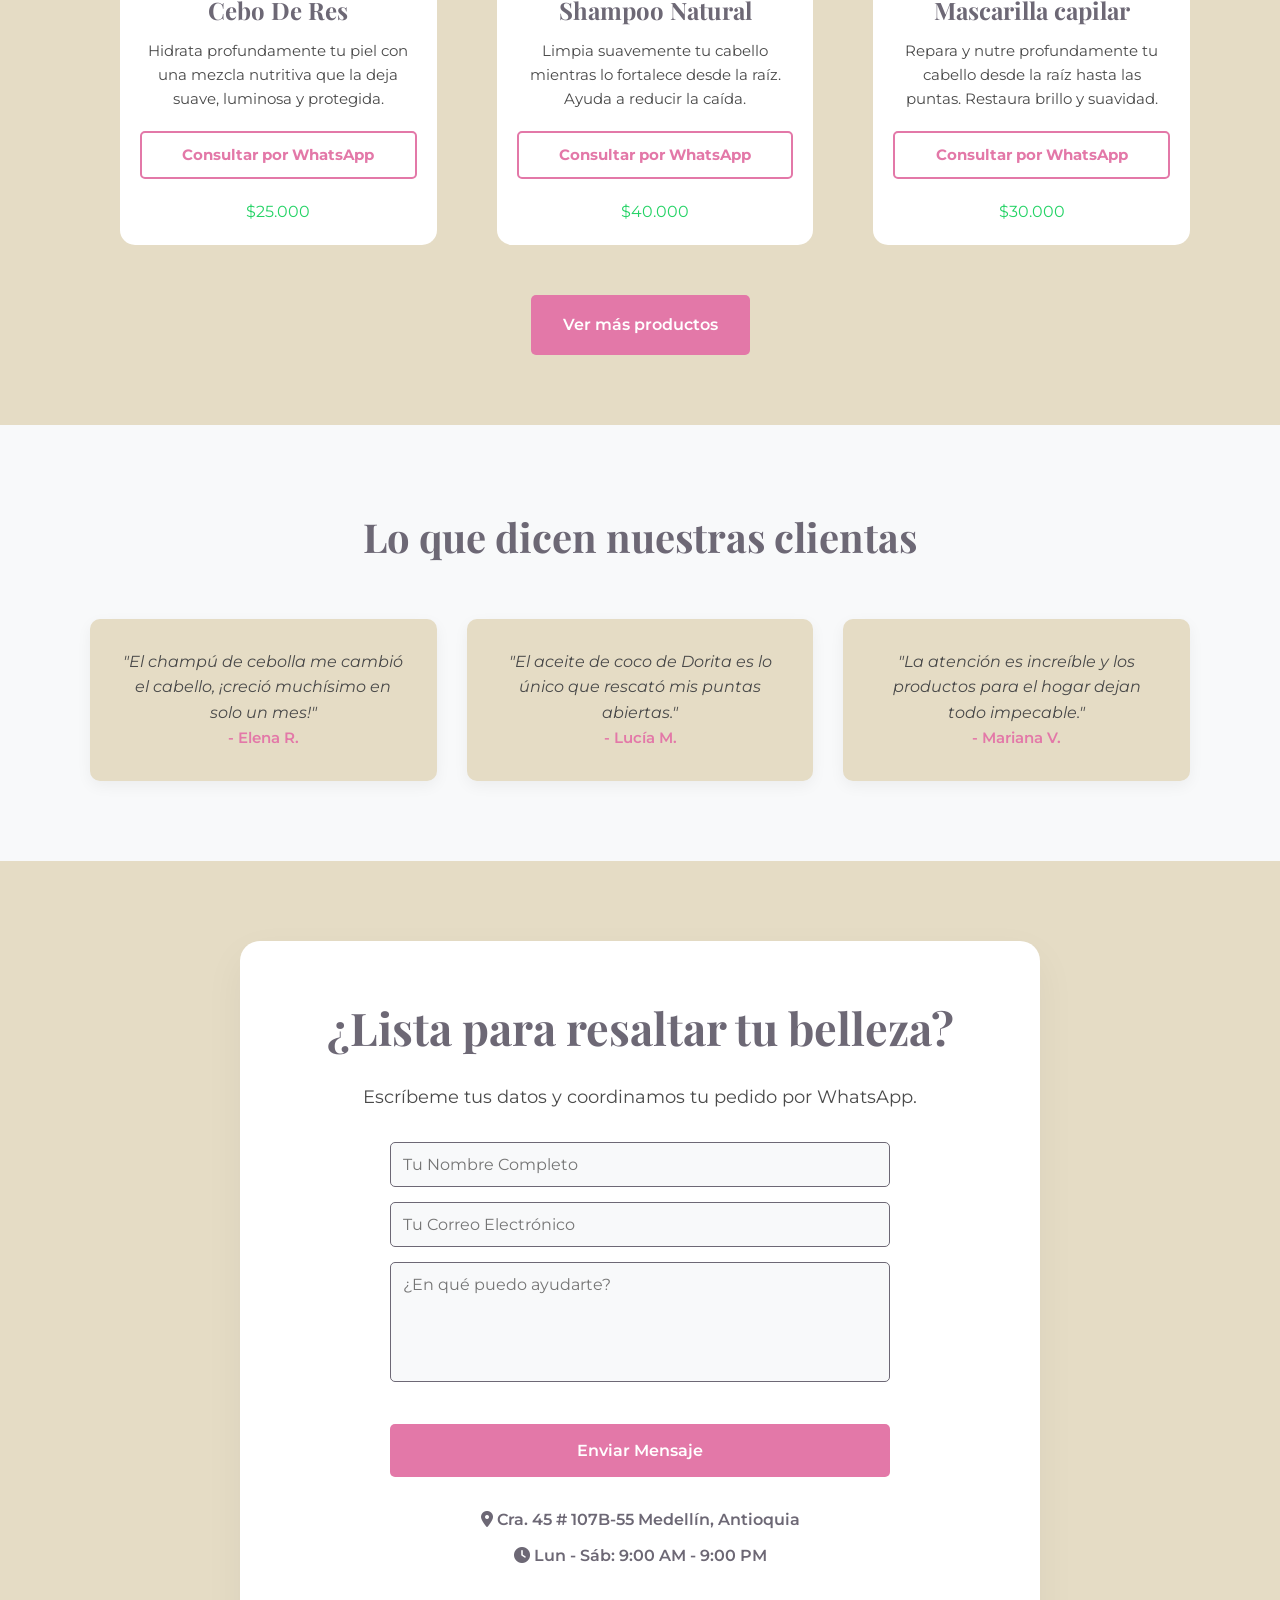
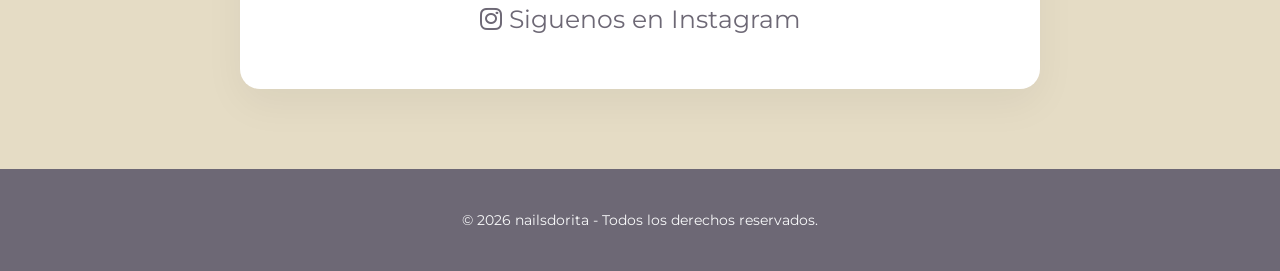
==== commit 5cc6d1ae: "Actualizacion: Proyecto final realizado" ====
--- a/index.html
+++ b/index.html
@@ -43,8 +43,17 @@
                     <a href="#productos" class="boton-rosado">Explorar Catálogo</a>
                 </div>
                 <div class="foto-portada">
-                    <img src="FotoDorita.jpeg" alt="Dorita">
-                </div>
+    <div class="slider-contenedor">
+        <div class="slider-fotos">
+            <img src="Aceite de cutículas.png" alt="aceite de cuticulas">
+            <img src="CeboRes.png" alt="Cebo de res">
+            <img src="ChampúNatural.png" alt="Shampoo Natural">
+            <img src="MascarillaCapilar.png" alt="Mascarilla Capilar">
+            <img src="Aceite de cutículas.png" alt="Aceite de cutículas">
+            <img src="Exfoliante de cafe.png" alt="Exfoliante de cafe">
+        </div>
+    </div>
+</div>
             </div>
         </section>
 
@@ -68,6 +77,7 @@
                         <h3>Cebo De Res</h3>
                         <p>Hidrata profundamente tu piel con una mezcla nutritiva que la deja suave, luminosa y protegida.</p>
                         <a href="https://wa.me/573126147597?text=Hola%20Dorita,%20me%20interesa%20la%20Cebo%20de%20Res" target="_blank" class="boton-linea-rosada">Consultar por WhatsApp</a>
+                        <span>$25.000</span>
                         </div>
                     </a>
 
@@ -79,6 +89,7 @@
                             <h3>Shampoo Natural</h3>
                         <p>Limpia suavemente tu cabello mientras lo fortalece desde la raíz. Ayuda a reducir la caída.</p>
                         <a href="https://wa.me/573126147597?text=Hola%20Dorita,%20me%20interesa%20el%20Shampoo%20Natural" target="_blank" class="boton-linea-rosada">Consultar por WhatsApp</a>
+                        <span>$40.000</span>
                         </div>
                     </a>
 
@@ -90,6 +101,7 @@
                             <h3>Mascarilla capilar</h3>
                             <p>Repara y nutre profundamente tu cabello desde la raíz hasta las puntas. Restaura brillo y suavidad.</p>
                             <a href="https://wa.me/573126147597?text=Hola%20Dorita,%20me%20interesa%20la%20Mascarilla%20Capilar" target="_blank" class="boton-linea-rosada">Consultar por WhatsApp</a>
+                            <span>$30.000</span>
                         </div>
                     </a>
                     <a href="Productos.html" class="boton-rosado">Ver más productos</a>
--- a/style.css
+++ b/style.css
@@ -228,6 +228,10 @@
     font-size: 1.5rem;
 }
 
+.carta-producto span {
+    color: #25d366;
+}
+
 .carta-producto:hover {
     transform: translateY(-1rem);
     box-shadow: 0 1rem 2rem rgba(0,0,0,0.5);
@@ -243,7 +247,6 @@
 
 .boton-linea-rosada {
     display: block;
-    margin-top: 2rem;
     color: #e378a8;
     text-decoration: none;
     font-weight: bold;
@@ -252,14 +255,13 @@
     padding: 1rem;
     border-radius: 0.5rem;
     background: transparent;
+    margin: 2rem 0 2rem 0;
 }
 
 .boton-linea-rosada:hover {
     background: #e378a8;
     color: white;
 }
-
-.car
 
 .seccion-testimonios {
     padding: 8rem 0;
@@ -285,7 +287,6 @@
 
 .carta-testimonio p {
     font-style: italic;
-    margin-bottom: 1.5rem;
     font-size: 1.6rem;
 }
 
@@ -407,8 +408,56 @@
     font-size: 1.4rem;
 }
 
+footer p{
+    color: #F8F9FA;
+}
+
 p {
     color: #4A4A4A;
+}
+
+.slider-contenedor {
+    width: 100%;
+    max-width: 38rem;
+    height: 48rem;
+    overflow: hidden;
+    border-radius: 1rem;
+    box-shadow: 0 1rem 3rem rgba(0,0,0,0.2);
+}
+
+.slider-fotos {
+    display: flex;
+    width: 600%; 
+    height: 100%;
+    animation: carrusel6fotos 12s infinite; 
+}
+
+.slider-fotos img {
+    width: 16.666%; 
+    height: 100%;
+    object-fit: cover;
+}
+
+@keyframes carrusel6fotos {
+    0% { transform: translateX(0); }
+    13.66% { transform: translateX(0); } 
+    
+    16.66% { transform: translateX(-16.666%); }
+    30.33% { transform: translateX(-16.666%); } 
+    
+    33.33% { transform: translateX(-33.332%); }
+    47.00% { transform: translateX(-33.332%); } 
+    
+    50.00% { transform: translateX(-49.998%); }
+    63.66% { transform: translateX(-49.998%); } 
+    
+    66.66% { transform: translateX(-66.664%); }
+    80.33% { transform: translateX(-66.664%); } 
+    
+    83.33% { transform: translateX(-83.330%); }
+    97.00% { transform: translateX(-83.330%); } 
+    
+    100% { transform: translateX(0); }
 }
 
 @media (max-width: 768px) {
